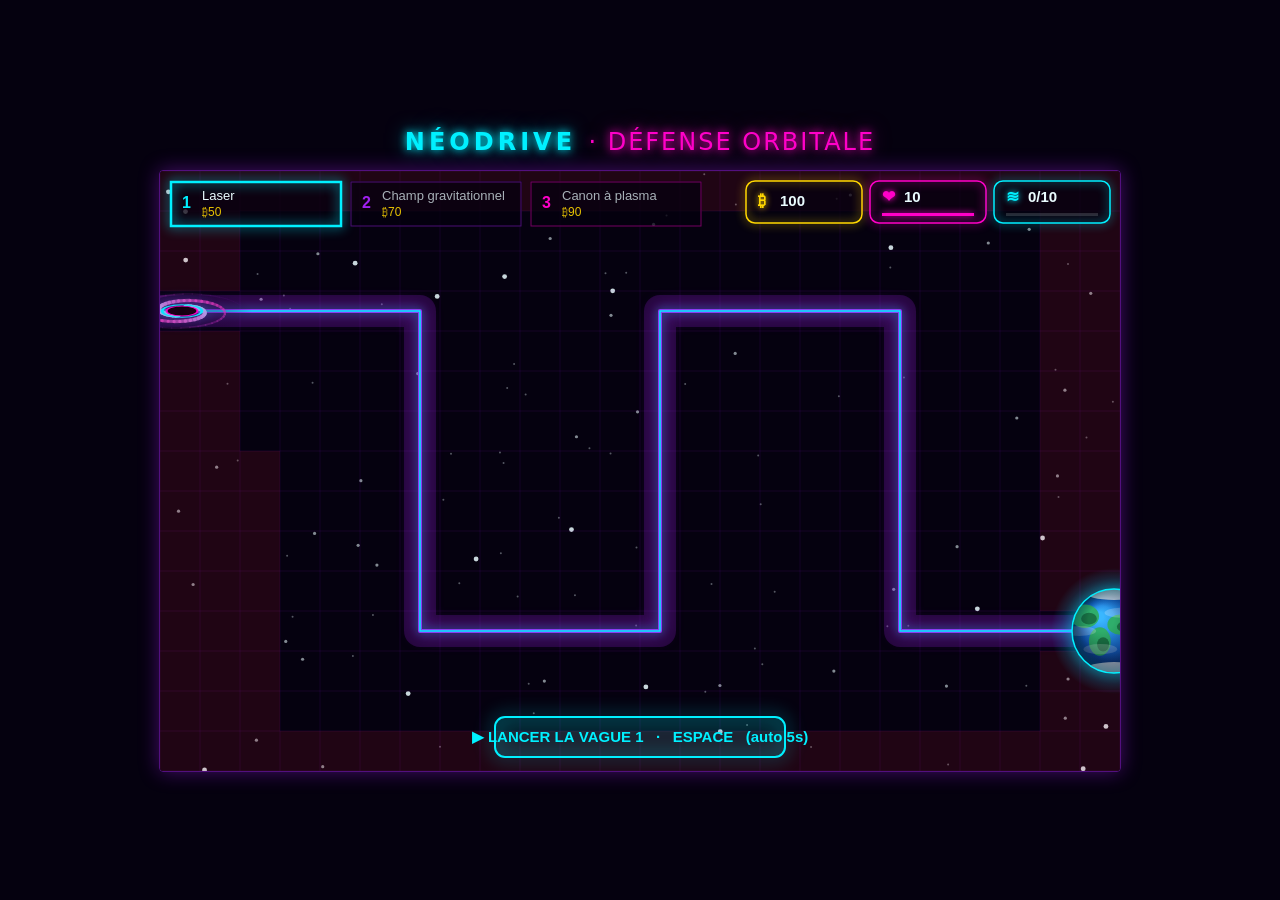
==== jeu.html @ b022b800 "Ajoute une page d'accueil (titre, auteur, langue, bouton Commencer) Co-Authored-By: Claude Opus 4.8 " ====
<!DOCTYPE html>
<html lang="fr">
<head>
  <meta charset="UTF-8">
  <meta name="viewport" content="width=device-width, initial-scale=1.0, maximum-scale=1.0, user-scalable=no, viewport-fit=cover">
  <title>NÉODRIVE — Défense Orbitale</title>
  <link rel="stylesheet" href="style.css">
</head>
<body>
  <div id="cadre">
    <h1 id="titre">NÉODRIVE <span>· Défense Orbitale</span></h1>
    <canvas id="jeu"></canvas>
  </div>
  <script type="module" src="js/main.js"></script>
</body>
</html>
---- style.css ----
/* ============================================================
   NÉODRIVE — style.css  (habillage synthwave spatial)
   ============================================================ */

* { margin: 0; padding: 0; box-sizing: border-box; }

html, body {
  height: 100%;
  overflow: hidden;
  overscroll-behavior: none;   /* pas de pull-to-refresh sur mobile */
}

body {
  background: #05010f;
  color: #eafcff;
  font-family: 'Segoe UI', system-ui, sans-serif;
  min-height: 100dvh;
  display: flex;
  align-items: center;
  justify-content: center;
}

#cadre {
  display: flex;
  flex-direction: column;
  align-items: center;
  gap: 14px;
}

#titre {
  font-size: 24px;
  font-weight: 700;
  letter-spacing: 4px;
  text-transform: uppercase;
  color: #00f0ff;
  text-shadow: 0 0 8px #00f0ff, 0 0 20px rgba(0, 240, 255, 0.5);
}

#titre span {
  color: #ff00c8;
  text-shadow: 0 0 8px #ff00c8, 0 0 20px rgba(255, 0, 200, 0.5);
  font-weight: 400;
  letter-spacing: 2px;
}

#jeu {
  display: block;
  /* Le canvas garde sa résolution interne 960×600 et se met à l'échelle
     de l'écran en conservant ses proportions (comme une image). */
  max-width: 100vw;
  max-height: 100dvh;
  border: 1px solid rgba(160, 32, 240, 0.5);
  border-radius: 4px;
  box-shadow:
    0 0 20px rgba(160, 32, 240, 0.4),
    inset 0 0 60px rgba(5, 1, 15, 0.8);
  touch-action: none;   /* pas de scroll/zoom au toucher */
  user-select: none;
  -webkit-user-select: none;
  -webkit-tap-highlight-color: transparent;
}

/* Petits écrans / tactile : on masque le titre pour donner tout l'espace au jeu */
@media (max-width: 820px), (pointer: coarse) {
  #titre { display: none; }
  #cadre { gap: 0; }
  #jeu {
    border: none;
    border-radius: 0;
    box-shadow: none;
  }
}
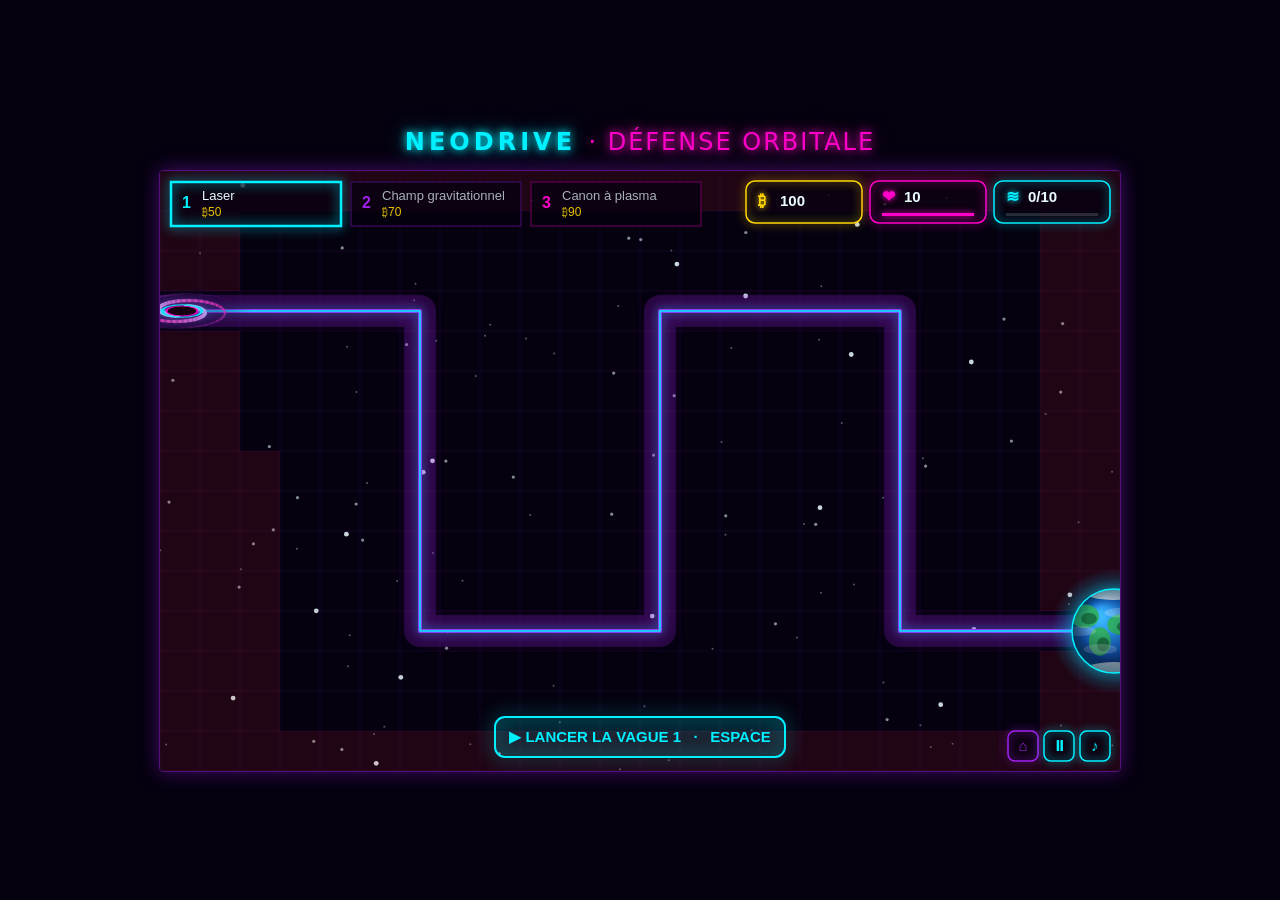
==== commit 9c19f444: "Audio: musique menu vs jeu (électro), effets sonores complets, bouton pause + retour menu; 1re vague" ====
--- a/jeu.html
+++ b/jeu.html
@@ -3,12 +3,12 @@
 <head>
   <meta charset="UTF-8">
   <meta name="viewport" content="width=device-width, initial-scale=1.0, maximum-scale=1.0, user-scalable=no, viewport-fit=cover">
-  <title>NÉODRIVE — Défense Orbitale</title>
+  <title>NEODRIVE — Défense Orbitale</title>
   <link rel="stylesheet" href="style.css">
 </head>
 <body>
   <div id="cadre">
-    <h1 id="titre">NÉODRIVE <span>· Défense Orbitale</span></h1>
+    <h1 id="titre">NEODRIVE <span>· Défense Orbitale</span></h1>
     <canvas id="jeu"></canvas>
   </div>
   <script type="module" src="js/main.js"></script>
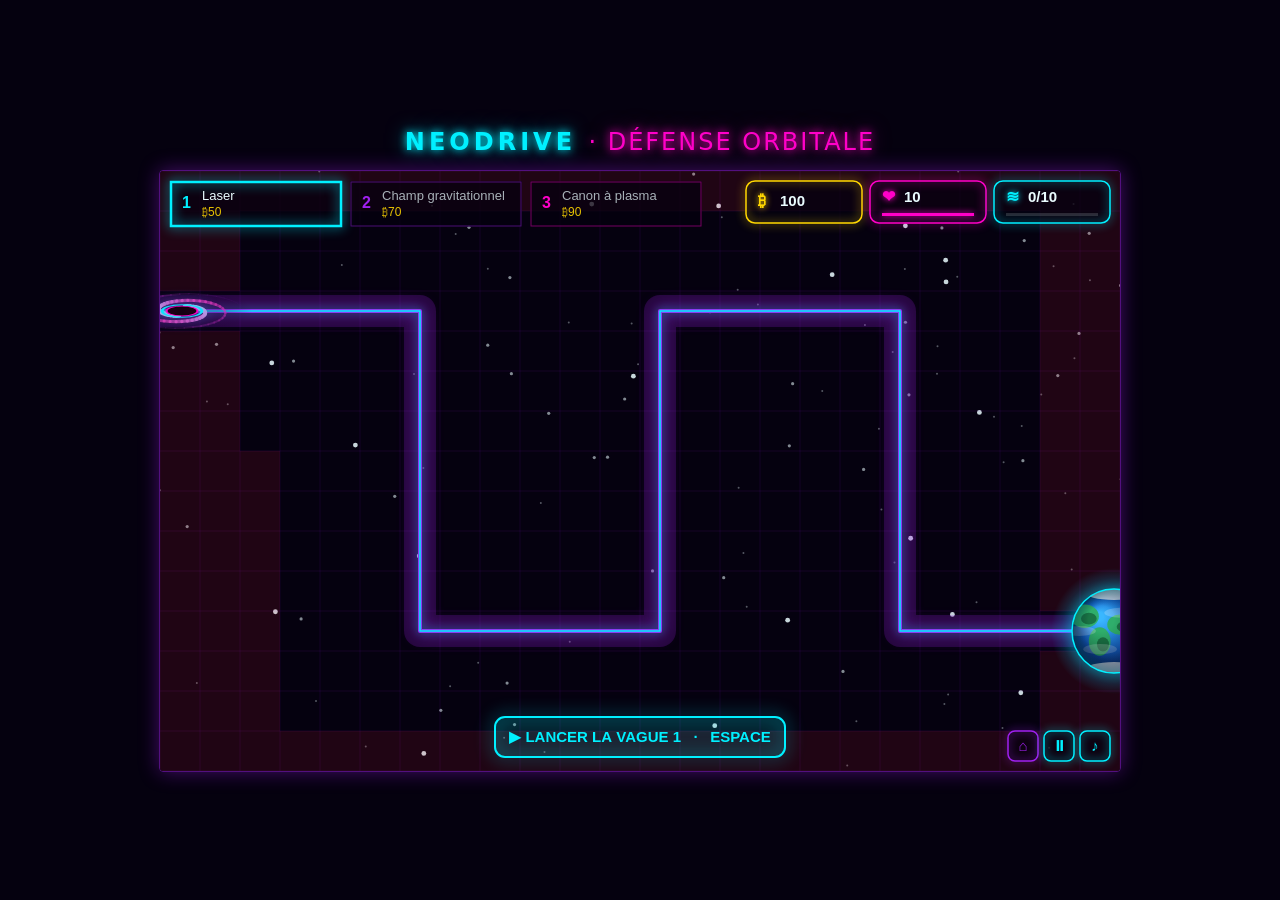
==== commit 4f50e064: "PWA : installable + jouable hors ligne (manifest, service worker, icones) + verrouillage/overlay pay" ====
--- a/jeu.html
+++ b/jeu.html
@@ -4,6 +4,12 @@
   <meta charset="UTF-8">
   <meta name="viewport" content="width=device-width, initial-scale=1.0, maximum-scale=1.0, user-scalable=no, viewport-fit=cover">
   <title>NEODRIVE — Défense Orbitale</title>
+  <meta name="theme-color" content="#05010f">
+  <link rel="manifest" href="manifest.webmanifest">
+  <link rel="apple-touch-icon" href="icons/apple-touch-icon.png">
+  <meta name="mobile-web-app-capable" content="yes">
+  <meta name="apple-mobile-web-app-capable" content="yes">
+  <meta name="apple-mobile-web-app-status-bar-style" content="black-translucent">
   <link rel="stylesheet" href="style.css">
 </head>
 <body>
@@ -11,6 +17,8 @@
     <h1 id="titre">NEODRIVE <span>· Défense Orbitale</span></h1>
     <canvas id="jeu"></canvas>
   </div>
+  <div id="rotate">🔄<br>Tourne ton téléphone<br>en mode paysage</div>
   <script type="module" src="js/main.js"></script>
+  <script src="pwa.js"></script>
 </body>
 </html>
--- a/style.css
+++ b/style.css
@@ -60,6 +60,28 @@
   -webkit-tap-highlight-color: transparent;
 }
 
+/* Overlay « tourne ton téléphone » (affiché en portrait sur tactile) */
+#rotate {
+  display: none;
+  position: fixed;
+  inset: 0;
+  z-index: 9999;
+  background: #05010f;
+  color: #eafcff;
+  align-items: center;
+  justify-content: center;
+  text-align: center;
+  font-size: clamp(20px, 6vw, 32px);
+  font-weight: 700;
+  line-height: 1.8;
+  letter-spacing: 1px;
+  text-shadow: 0 0 12px rgba(0, 240, 255, 0.6);
+  padding: 24px;
+}
+@media (orientation: portrait) and (pointer: coarse) {
+  #rotate { display: flex; }
+}
+
 /* Petits écrans / tactile : on masque le titre pour donner tout l'espace au jeu */
 @media (max-width: 820px), (pointer: coarse) {
   #titre { display: none; }
